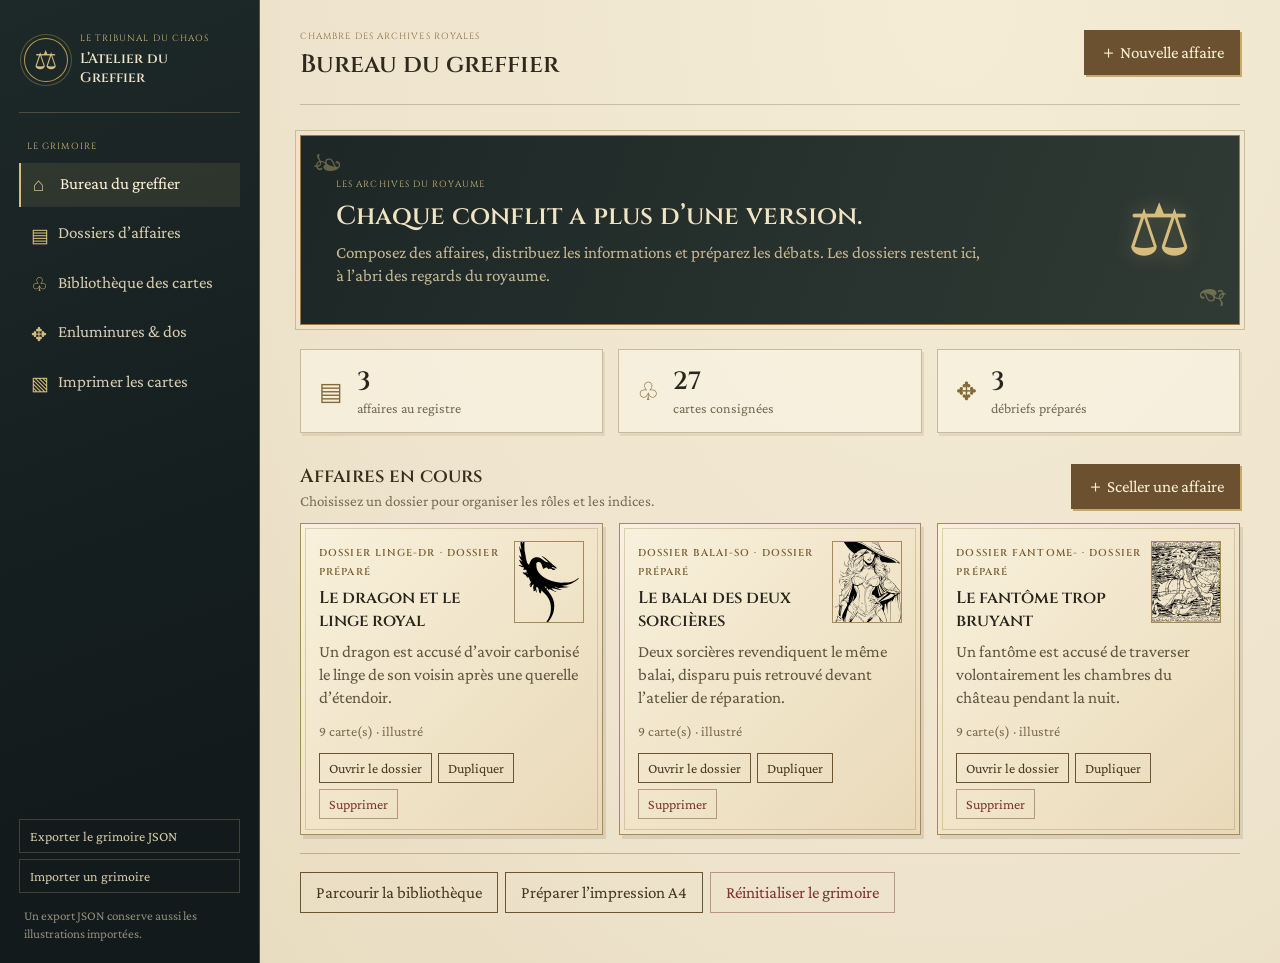
==== atelier-cartes/index.html @ 89f8194d "feat: add data management for "Le Tribunal du Chaos" game - Implemented data structure for game case" ====
<!doctype html>
<html lang="fr">
<head>
  <meta charset="utf-8">
  <meta name="viewport" content="width=device-width, initial-scale=1">
  <meta name="theme-color" content="#172123">
  <title>L'Atelier du Tribunal — Le Tribunal du Chaos</title>
  <link rel="stylesheet" href="css\atelier.css">
  <link rel="stylesheet" href="css\print.css" media="print">
</head>
<body>
  <div class="app-shell">
    <aside class="sidebar">
      <a class="brand" href="#" data-view="dashboard" aria-label="Retour au bureau du greffier">
        <span class="brand-seal" aria-hidden="true">⚖</span>
        <span><small>LE TRIBUNAL DU CHAOS</small><strong>L’Atelier du Greffier</strong></span>
      </a>
      <div class="nav-caption">LE GRIMOIRE</div>
      <nav class="main-nav" aria-label="Navigation principale">
        <button data-view="dashboard" class="nav-link active"><span>⌂</span> Bureau du greffier</button>
        <button data-view="cases" class="nav-link"><span>▤</span> Dossiers d’affaires</button>
        <button data-view="library" class="nav-link"><span>♧</span> Bibliothèque des cartes</button>
        <button data-view="customize" class="nav-link"><span>✥</span> Enluminures &amp; dos</button>
        <button data-view="printing" class="nav-link"><span>▧</span> Imprimer les cartes</button>
      </nav>
      <div class="sidebar-bottom">
        <button class="subtle-button" data-action="export">Exporter le grimoire JSON</button>
        <label class="subtle-button import-button">Importer un grimoire<input type="file" id="import-file" accept=".json,.csv,application/json,text/csv"></label>
        <p>Un export JSON conserve aussi les illustrations importées.</p>
      </div>
    </aside>

    <main class="workspace">
      <header class="topbar">
        <div><span class="eyebrow">CHAMBRE DES ARCHIVES ROYALES</span><h1 id="page-title">Bureau du greffier</h1></div>
        <div class="top-actions">
          <button class="button button-gold" data-action="new-case">＋ Nouvelle affaire</button>
        </div>
      </header>
      <div id="toast" class="toast" role="status" aria-live="polite"></div>
      <div id="app-content"></div>
    </main>
  </div>
  <script src="js\data.js"></script>
  <script src="js\storage.js"></script>
  <script src="js\app.js"></script>
</body>
</html>
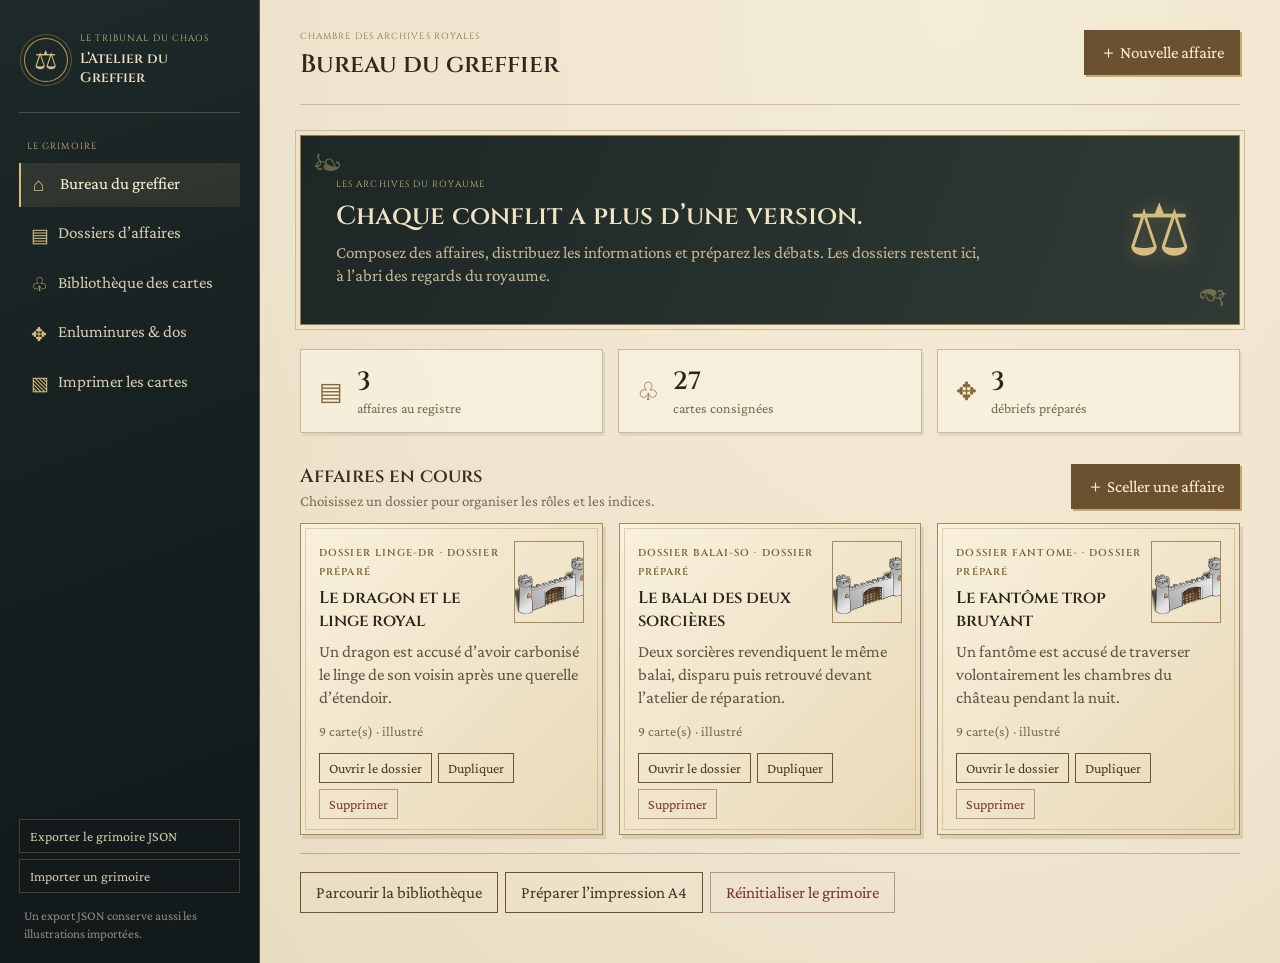
==== commit 5f47eca5: "fix: correct title separator in index.html" ====
--- a/atelier-cartes/index.html
+++ b/atelier-cartes/index.html
@@ -1,48 +1,74 @@
 <!doctype html>
 <html lang="fr">
-<head>
-  <meta charset="utf-8">
-  <meta name="viewport" content="width=device-width, initial-scale=1">
-  <meta name="theme-color" content="#172123">
-  <title>L'Atelier du Tribunal — Le Tribunal du Chaos</title>
-  <link rel="stylesheet" href="css\atelier.css">
-  <link rel="stylesheet" href="css\print.css" media="print">
-</head>
-<body>
-  <div class="app-shell">
-    <aside class="sidebar">
-      <a class="brand" href="#" data-view="dashboard" aria-label="Retour au bureau du greffier">
-        <span class="brand-seal" aria-hidden="true">⚖</span>
-        <span><small>LE TRIBUNAL DU CHAOS</small><strong>L’Atelier du Greffier</strong></span>
-      </a>
-      <div class="nav-caption">LE GRIMOIRE</div>
-      <nav class="main-nav" aria-label="Navigation principale">
-        <button data-view="dashboard" class="nav-link active"><span>⌂</span> Bureau du greffier</button>
-        <button data-view="cases" class="nav-link"><span>▤</span> Dossiers d’affaires</button>
-        <button data-view="library" class="nav-link"><span>♧</span> Bibliothèque des cartes</button>
-        <button data-view="customize" class="nav-link"><span>✥</span> Enluminures &amp; dos</button>
-        <button data-view="printing" class="nav-link"><span>▧</span> Imprimer les cartes</button>
-      </nav>
-      <div class="sidebar-bottom">
-        <button class="subtle-button" data-action="export">Exporter le grimoire JSON</button>
-        <label class="subtle-button import-button">Importer un grimoire<input type="file" id="import-file" accept=".json,.csv,application/json,text/csv"></label>
-        <p>Un export JSON conserve aussi les illustrations importées.</p>
-      </div>
-    </aside>
 
-    <main class="workspace">
-      <header class="topbar">
-        <div><span class="eyebrow">CHAMBRE DES ARCHIVES ROYALES</span><h1 id="page-title">Bureau du greffier</h1></div>
-        <div class="top-actions">
-          <button class="button button-gold" data-action="new-case">＋ Nouvelle affaire</button>
-        </div>
-      </header>
-      <div id="toast" class="toast" role="status" aria-live="polite"></div>
-      <div id="app-content"></div>
-    </main>
-  </div>
-  <script src="js\data.js"></script>
-  <script src="js\storage.js"></script>
-  <script src="js\app.js"></script>
-</body>
-</html>
+	<head>
+		<meta charset="utf-8">
+		<meta name="viewport"
+			content="width=device-width, initial-scale=1">
+		<meta name="theme-color"
+			content="#172123">
+		<title>L'Atelier du Tribunal - Le Tribunal du Chaos</title>
+		<link rel="stylesheet"
+			href="css/atelier.css">
+		<link rel="stylesheet"
+			href="css/print.css"
+			media="print">
+	</head>
+
+	<body>
+		<div class="app-shell">
+			<aside class="sidebar">
+				<a class="brand"
+					href="#"
+					data-view="dashboard"
+					aria-label="Retour au bureau du greffier">
+					<span class="brand-seal"
+						aria-hidden="true">⚖</span>
+					<span><small>LE TRIBUNAL DU CHAOS</small><strong>L’Atelier du Greffier</strong></span>
+				</a>
+				<div class="nav-caption">LE GRIMOIRE</div>
+				<nav class="main-nav"
+					aria-label="Navigation principale">
+					<button data-view="dashboard"
+						class="nav-link active"><span>⌂</span> Bureau du greffier</button>
+					<button data-view="cases"
+						class="nav-link"><span>▤</span> Dossiers d’affaires</button>
+					<button data-view="library"
+						class="nav-link"><span>♧</span> Bibliothèque des cartes</button>
+					<button data-view="customize"
+						class="nav-link"><span>✥</span> Enluminures &amp; dos</button>
+					<button data-view="printing"
+						class="nav-link"><span>▧</span> Imprimer les cartes</button>
+				</nav>
+				<div class="sidebar-bottom">
+					<button class="subtle-button"
+						data-action="export">Exporter le grimoire JSON</button>
+					<label class="subtle-button import-button">Importer un grimoire<input type="file"
+							id="import-file"
+							accept=".json,.csv,application/json,text/csv"></label>
+					<p>Un export JSON conserve aussi les illustrations importées.</p>
+				</div>
+			</aside>
+			<main class="workspace">
+				<header class="topbar">
+					<div><span class="eyebrow">CHAMBRE DES ARCHIVES ROYALES</span>
+						<h1 id="page-title">Bureau du greffier</h1>
+					</div>
+					<div class="top-actions">
+						<button class="button button-gold"
+							data-action="new-case">＋ Nouvelle affaire</button>
+					</div>
+				</header>
+				<div id="toast"
+					class="toast"
+					role="status"
+					aria-live="polite"></div>
+				<div id="app-content"></div>
+			</main>
+		</div>
+		<script src="js/data.js"></script>
+		<script src="js/storage.js"></script>
+		<script src="js/app.js"></script>
+	</body>
+
+</html>
--- a/atelier-cartes/css/atelier.css
+++ b/atelier-cartes/css/atelier.css
@@ -0,0 +1,1223 @@
+@import url('https://fonts.googleapis.com/css2?family=Cinzel:wght@500;600;700&family=Crimson+Pro:wght@400;500;600;700&display=swap');
+
+:root {
+	--night: #172123;
+	--night-2: #202c2b;
+	--night-3: #2a3734;
+	--parchment: #eee3c8;
+	--paper: #f7efd9;
+	--paper-deep: #dfcfaa;
+	--ink: #29241c;
+	--muted: #91856d;
+	--gold: #b99853;
+	--gold-light: #d7bd7d;
+	--wine: #733b3b;
+	--green: #435c4b;
+	--card-accent: #733b3b;
+	--line: rgba(68, 51, 30, .24);
+	--serif: "Crimson Pro", Georgia, serif;
+	--display: "Cinzel", Georgia, serif;
+}
+
+* {
+	box-sizing: border-box;
+}
+
+body {
+	margin: 0;
+	background: var(--night);
+	color: var(--ink);
+	font-family: var(--serif);
+	font-size: 17px;
+}
+
+button,
+input,
+textarea,
+select {
+	font: inherit;
+}
+
+button {
+	cursor: pointer;
+}
+
+.app-shell {
+	display: grid;
+	grid-template-columns: 260px minmax(0, 1fr);
+	min-height: 100vh;
+}
+
+.sidebar {
+	background: linear-gradient(160deg, #1d2928, #121a1b 80%);
+	color: var(--parchment);
+	padding: 27px 19px 18px;
+	display: flex;
+	flex-direction: column;
+	border-right: 1px solid rgba(215, 189, 125, .3);
+	min-height: 100vh;
+}
+
+.brand {
+	display: flex;
+	gap: 12px;
+	align-items: center;
+	padding: 5px 5px 25px;
+	color: inherit;
+	text-decoration: none;
+	border-bottom: 1px solid rgba(215, 189, 125, .25);
+}
+
+.brand-seal {
+	display: grid;
+	place-items: center;
+	width: 44px;
+	height: 44px;
+	border: 1px solid var(--gold);
+	outline: 1px solid rgba(185, 152, 83, .4);
+	outline-offset: 3px;
+	border-radius: 50%;
+	color: var(--gold-light);
+	font-size: 26px;
+}
+
+.balance-mark {
+	display: block;
+	font-size: 31px;
+	line-height: 1;
+}
+
+.brand small,
+.brand strong {
+	display: block;
+}
+
+.brand small,
+.nav-caption,
+.eyebrow {
+	font-family: var(--display);
+	letter-spacing: .12em;
+	font-size: 9px;
+	color: var(--gold-light);
+}
+
+.brand strong {
+	font: 600 14px var(--display);
+	margin-top: 5px;
+}
+
+.nav-caption {
+	margin: 27px 8px 11px;
+}
+
+.main-nav {
+	display: grid;
+	gap: 5px;
+}
+
+.nav-link {
+	border: 0;
+	text-align: left;
+	color: #d9ceb2;
+	background: transparent;
+	padding: 11px 12px;
+	transition: .15s ease;
+}
+
+.nav-link span {
+	display: inline-block;
+	width: 24px;
+	color: var(--gold-light);
+	font-size: 19px;
+	vertical-align: middle;
+}
+
+.nav-link:hover,
+.nav-link.active {
+	background: rgba(215, 189, 125, .11);
+	color: #fff3d4;
+}
+
+.nav-link.active {
+	border-left: 2px solid var(--gold-light);
+}
+
+.sidebar-bottom {
+	margin-top: auto;
+	font-size: 14px;
+	color: #b9b09b;
+}
+
+.sidebar-bottom p {
+	font-size: 13px;
+	line-height: 1.35;
+	color: #938e7d;
+	margin: 14px 5px 2px;
+}
+
+.subtle-button {
+	display: block;
+	width: 100%;
+	color: #d7cba9;
+	background: transparent;
+	border: 1px solid rgba(215, 189, 125, .24);
+	padding: 8px 10px;
+	text-align: left;
+	margin: 6px 0;
+	font-size: 14px;
+}
+
+.subtle-button:hover {
+	border-color: var(--gold);
+	color: white;
+}
+
+.import-button {
+	position: relative;
+	overflow: hidden;
+	cursor: pointer;
+}
+
+.import-button input {
+	position: absolute;
+	inset: 0;
+	opacity: 0;
+	cursor: pointer;
+}
+
+.workspace {
+	min-width: 0;
+	padding: 0 40px 50px;
+	background: radial-gradient(ellipse at 68% 0%, #f5ecd6 0%, #eee4cd 65%, #e8dcc0 100%);
+}
+
+.topbar {
+	height: 105px;
+	display: flex;
+	justify-content: space-between;
+	align-items: center;
+	border-bottom: 1px solid var(--line);
+	margin-bottom: 30px;
+}
+
+.topbar h1 {
+	font: 600 25px var(--display);
+	margin: 5px 0 0;
+	color: #31291d;
+}
+
+.eyebrow {
+	color: #856d3b;
+}
+
+.top-actions {
+	display: flex;
+	align-items: center;
+	gap: 20px;
+}
+
+.button {
+	border: 1px solid #6c5431;
+	background: transparent;
+	color: #46371e;
+	padding: 10px 15px;
+}
+
+.button:hover {
+	background: rgba(115, 59, 59, .08);
+}
+
+.button-gold {
+	background: #6b5130;
+	color: #fff2d5;
+	border-color: #6b5130;
+	box-shadow: 2px 2px 0 #c5aa70;
+}
+
+.button-gold:hover {
+	background: #503c26;
+}
+
+.button-danger {
+	color: #7a3432;
+	border-color: rgba(122, 52, 50, .45);
+}
+
+.button-small {
+	padding: 6px 9px;
+	font-size: 14px;
+}
+
+.section-heading {
+	display: flex;
+	align-items: end;
+	justify-content: space-between;
+	margin: 26px 0 14px;
+	gap: 15px;
+}
+
+.section-heading h2,
+.section-title {
+	font: 600 19px var(--display);
+	margin: 0;
+	color: #392e1c;
+}
+
+.section-heading p {
+	color: #786b52;
+	margin: 4px 0 0;
+	font-size: 15px;
+}
+
+.ornament-rule {
+	border: 0;
+	border-top: 1px solid rgba(111, 82, 42, .35);
+	position: relative;
+	margin: 18px 0;
+}
+
+.ornament-rule:after {
+	content: "✦";
+	position: absolute;
+	background: #eee4cd;
+	color: #977743;
+	padding: 0 8px;
+	left: 50%;
+	top: -11px;
+	transform: translateX(-50%);
+}
+
+.hero {
+	position: relative;
+	padding: 31px 35px;
+	min-height: 190px;
+	color: #eadcb8;
+	background: linear-gradient(110deg, rgba(20, 31, 31, .96), rgba(37, 49, 44, .95)), repeating-linear-gradient(45deg, transparent, transparent 7px, rgba(255, 255, 255, .025) 8px);
+	border: 1px solid #987b43;
+	outline: 1px solid rgba(152, 123, 67, .4);
+	outline-offset: 4px;
+	display: flex;
+	align-items: center;
+	justify-content: space-between;
+	gap: 20px;
+}
+
+.hero:before,
+.hero:after {
+	content: "❧";
+	position: absolute;
+	color: rgba(215, 189, 125, .4);
+	font-size: 31px;
+}
+
+.hero:before {
+	top: 8px;
+	left: 12px;
+}
+
+.hero:after {
+	right: 12px;
+	bottom: 8px;
+	transform: rotate(180deg);
+}
+
+.hero h2 {
+	font: 600 26px var(--display);
+	color: #f1e4c4;
+	margin: 8px 0;
+}
+
+.hero p {
+	color: #c7b995;
+	font-size: 17px;
+	margin: 0;
+	max-width: 650px;
+	line-height: 1.35;
+}
+
+.hero .eyebrow {
+	color: var(--gold-light);
+}
+
+.hero-mark {
+	color: var(--gold-light);
+	min-width: 90px;
+	text-align: center;
+	filter: drop-shadow(0 0 9px rgba(215, 189, 125, .3));
+}
+
+.hero-mark .balance-mark {
+	font-size: 72px;
+	margin: auto;
+}
+
+.stat-grid {
+	display: grid;
+	grid-template-columns: repeat(3, minmax(0, 1fr));
+	gap: 15px;
+	margin: 24px 0 30px;
+}
+
+.stat {
+	background: rgba(250, 244, 227, .65);
+	border: 1px solid rgba(109, 83, 43, .34);
+	padding: 15px 18px;
+	display: flex;
+	align-items: center;
+	gap: 14px;
+	box-shadow: 2px 3px 0 rgba(92, 69, 34, .1);
+}
+
+.stat-symbol {
+	font-size: 25px;
+	color: #856a38;
+}
+
+.stat strong {
+	font: 600 25px var(--display);
+	display: block;
+}
+
+.stat span:last-child {
+	color: #74684f;
+	font-size: 14px;
+}
+
+.case-grid {
+	display: grid;
+	grid-template-columns: repeat(auto-fit, minmax(250px, 1fr));
+	gap: 16px;
+}
+
+.case-card {
+	position: relative;
+	padding: 17px 18px 15px;
+	background: linear-gradient(135deg, #f9f1dc, #e8d9b8);
+	border: 1px solid #a68a58;
+	box-shadow: 3px 4px 0 rgba(74, 54, 30, .12);
+	min-height: 212px;
+}
+
+.case-card:before {
+	content: "";
+	position: absolute;
+	inset: 4px;
+	border: 1px solid rgba(125, 94, 49, .24);
+	pointer-events: none;
+}
+
+.case-card-image {
+	float: right;
+	width: 70px;
+	height: 82px;
+	object-fit: cover;
+	margin: 0 0 8px 10px;
+	border: 1px solid #a68a58;
+}
+
+.case-card h3 {
+	font: 600 17px var(--display);
+	margin: 8px 0;
+	line-height: 1.35;
+}
+
+.case-card p {
+	margin: 7px 0 12px;
+	color: #5e543f;
+	line-height: 1.35;
+}
+
+.case-card .case-meta {
+	font-size: 14px;
+	color: #796a4e;
+}
+
+.case-actions {
+	display: flex;
+	flex-wrap: wrap;
+	gap: 6px;
+	position: relative;
+}
+
+.type-label {
+	color: #775d30;
+	font: 600 10px var(--display);
+	letter-spacing: .11em;
+	text-transform: uppercase;
+}
+
+.empty-state {
+	padding: 35px;
+	border: 1px dashed #9d875a;
+	text-align: center;
+	color: #75684e;
+	background: rgba(255, 250, 235, .35);
+}
+
+.editor-layout {
+	display: grid;
+	grid-template-columns: 230px minmax(280px, 1fr) 280px;
+	gap: 18px;
+	align-items: start;
+}
+
+.panel {
+	background: rgba(249, 242, 223, .78);
+	border: 1px solid rgba(109, 83, 43, .38);
+	padding: 17px;
+	box-shadow: 2px 3px 0 rgba(92, 69, 34, .08);
+}
+
+.panel h3 {
+	font: 600 15px var(--display);
+	margin: 0 0 13px;
+}
+
+.length-guide {
+	color: #716448;
+	font-size: 13px;
+	margin: -5px 0 13px;
+}
+
+.length-status {
+	margin: 0 0 14px;
+	padding: 10px 12px;
+	font-size: 15px;
+	border: 1px solid;
+}
+
+.length-ok {
+	color: #435c4b;
+	border-color: #879b79;
+	background: #edf0df;
+}
+
+.length-warning,
+.length-alert {
+	color: #742d26;
+	border: 2px solid #a34a3d;
+	border-left-width: 6px;
+	background: #fbe2d8;
+	font-weight: 700;
+}
+
+.length-alert {
+	margin: 0 0 18px;
+	padding: 12px 16px;
+}
+
+.length-alert strong {
+	display: block;
+	font: 700 16px var(--display);
+}
+
+.length-alert ul {
+	margin: 8px 0 0;
+	padding-left: 22px;
+}
+
+.length-alert li {
+	margin: 4px 0;
+	font-size: 14px;
+}
+
+.length-alert button {
+	border: 0;
+	padding: 0;
+	background: none;
+	color: inherit;
+	font: inherit;
+	text-decoration: underline;
+}
+
+.length-badge {
+	display: block;
+	margin-top: 5px;
+	padding: 4px 6px;
+	background: #f3d0c4;
+	color: #742d26;
+	border-left: 3px solid #a34a3d;
+	font-size: 11px;
+	line-height: 1.25;
+}
+
+.field textarea:disabled {
+	opacity: .65;
+}
+
+.card-list {
+	display: grid;
+	gap: 6px;
+	max-height: 62vh;
+	overflow-y: auto;
+}
+
+.card-list-item {
+	text-align: left;
+	padding: 9px 10px;
+	background: transparent;
+	border: 1px solid transparent;
+	color: #443924;
+}
+
+.card-list-item:hover,
+.card-list-item.active {
+	background: #e8dbbd;
+	border-color: #b49a66;
+}
+
+.card-list-item strong,
+.card-list-item small {
+	display: block;
+}
+
+.card-list-item strong {
+	font-size: 14px;
+}
+
+.card-list-item small {
+	color: #817353;
+	margin-top: 4px;
+	font-size: 12px;
+}
+
+.field-grid {
+	display: grid;
+	grid-template-columns: repeat(2, minmax(0, 1fr));
+	gap: 12px;
+}
+
+.field {
+	display: grid;
+	gap: 5px;
+	min-width: 0;
+}
+
+.field.full {
+	grid-column: 1 / -1;
+}
+
+.field label {
+	color: #5c4c30;
+	font: 600 12px var(--display);
+}
+
+.field input,
+.field textarea,
+.field select,
+.toolbar-control input,
+.toolbar-control select {
+	width: 100%;
+	border: 1px solid #b9a77f;
+	background: #fcf7e9;
+	color: #30291e;
+	padding: 8px 9px;
+	outline: none;
+}
+
+.field input:focus,
+.field textarea:focus,
+.field select:focus {
+	border-color: #806538;
+	box-shadow: 0 0 0 2px rgba(185, 152, 83, .16);
+}
+
+.field textarea {
+	resize: vertical;
+	min-height: 70px;
+	line-height: 1.3;
+}
+
+.field textarea.long {
+	min-height: 100px;
+}
+
+.form-actions {
+	display: flex;
+	gap: 7px;
+	flex-wrap: wrap;
+	margin-top: 14px;
+	align-items: center;
+}
+
+.card-preview {
+	width: min(100%, 234px);
+	aspect-ratio: 70 / 99;
+	margin: 0 auto;
+	padding: 11px;
+	position: relative;
+	background: #e4d4ad;
+	box-shadow: 0 8px 18px rgba(35, 27, 17, .22);
+}
+
+.card-preview-inner {
+	height: 100%;
+	border: 1px solid var(--family-color, #846838);
+	outline: 1px solid var(--family-color, #846838);
+	outline-offset: -5px;
+	background: linear-gradient(150deg, #f7efd9, #e9dcbf);
+	padding: 15px 11px 10px;
+	overflow: hidden;
+	display: flex;
+	flex-direction: column;
+	text-align: center;
+	position: relative;
+}
+
+.card-preview-inner:before,
+.card-preview-inner:after {
+	content: "❧";
+	position: absolute;
+	color: var(--card-accent);
+	font-size: 14px;
+	line-height: 1;
+}
+
+.card-preview-inner:before {
+	top: 7px;
+	left: 8px;
+}
+
+.card-preview-inner:after {
+	bottom: 7px;
+	right: 8px;
+	transform: rotate(180deg);
+}
+
+.card-preview-inner.frame-simple {
+	outline: 0;
+}
+
+.card-ornament {
+	color: var(--card-accent);
+	font-size: 15px;
+}
+
+.preview-kind {
+	font: 600 8px var(--display);
+	color: var(--family-color, #775e33);
+	letter-spacing: .1em;
+	margin-top: 3px;
+	text-transform: uppercase;
+}
+
+.preview-title {
+	font: 600 12px var(--display);
+	line-height: 1.2;
+	margin: 8px 0;
+	overflow-wrap: anywhere;
+}
+
+.illustration-frame {
+	position: relative;
+	flex: 0 0 78px;
+	width: 100%;
+	height: 78px;
+	margin: 0 0 7px;
+	padding: 3px;
+	border: 4px double #80633b;
+	outline: 1px solid #c4a66a;
+	outline-offset: -2px;
+	background: linear-gradient(135deg, #dfc991, #927043);
+	box-shadow: inset 0 0 0 1px #f4e5bb, 0 1px 3px rgba(38, 29, 17, .28);
+}
+
+.illustration-frame:before,
+.illustration-frame:after {
+	position: absolute;
+	z-index: 1;
+	color: #73552e;
+	font: 10px Georgia, serif;
+	line-height: 1;
+	text-shadow: 0 1px #f1dfb3;
+}
+
+.illustration-frame:before {
+	content: "❧";
+	top: -2px;
+	left: -2px;
+}
+
+.illustration-frame:after {
+	content: "❧";
+	right: -2px;
+	bottom: -2px;
+	transform: rotate(180deg);
+}
+
+.preview-image {
+	display: block;
+	width: 100%;
+	height: 100%;
+	object-fit: cover;
+	object-position: center;
+}
+
+.preview-text {
+	text-align: left;
+	font-size: 11px;
+	line-height: 1.2;
+	overflow: hidden;
+	white-space: pre-wrap;
+	overflow-wrap: anywhere;
+	flex: 1;
+}
+
+.preview-role {
+	font: 600 8px var(--display);
+	color: var(--family-color, #795b30);
+	border-top: 1px solid #bba676;
+	padding-top: 5px;
+	margin-top: 5px;
+}
+
+.preview-back {
+	justify-content: center;
+	background: repeating-linear-gradient(45deg, #263533, #263533 5px, #2d3e38 5px, #2d3e38 10px);
+	color: #ead9ae;
+}
+
+.preview-back:before,
+.preview-back:after {
+	display: none;
+}
+
+.preview-back .back-frame {
+	border: 1px solid #c0a15e;
+	outline: 1px solid rgba(192, 161, 94, .6);
+	outline-offset: -6px;
+	height: 100%;
+	display: grid;
+	place-content: center;
+	gap: 10px;
+	padding: 14px;
+}
+
+.preview-back .back-emblem {
+	display: block;
+	width: 58px;
+	height: 58px;
+	font-size: 52px;
+	line-height: 58px;
+	text-align: center;
+	margin: 0 auto;
+	color: var(--card-accent);
+}
+
+.preview-back h3 {
+	font: 600 12px var(--display);
+	margin: 0;
+	color: #efdfb9;
+}
+
+.preview-back p {
+	font-size: 10px;
+	margin: 0;
+	color: #c4b58f;
+}
+
+.back-sample .emblem {
+	display: grid;
+	place-items: center;
+	width: 70px;
+	height: 70px;
+	font-size: 60px;
+	color: var(--gold-light);
+}
+
+.preview-switch {
+	display: flex;
+	gap: 5px;
+	justify-content: center;
+	margin: 12px 0 0;
+}
+
+.preview-warning {
+	color: #853b33;
+	font-size: 12px;
+	margin-top: 9px;
+	text-align: center;
+}
+
+.toolbar {
+	display: flex;
+	flex-wrap: wrap;
+	gap: 10px;
+	align-items: end;
+	padding: 13px;
+	background: rgba(249, 242, 223, .72);
+	border: 1px solid rgba(109, 83, 43, .34);
+	margin: 14px 0;
+}
+
+.toolbar-control {
+	display: grid;
+	gap: 4px;
+	min-width: 150px;
+}
+
+.toolbar-control label {
+	font: 600 11px var(--display);
+	color: #625132;
+}
+
+.toolbar input[type=checkbox] {
+	width: auto;
+}
+
+.library-list {
+	display: grid;
+	gap: 8px;
+}
+
+.library-row {
+	display: grid;
+	grid-template-columns: 1fr auto auto;
+	align-items: center;
+	gap: 10px;
+	background: rgba(249, 242, 223, .8);
+	border: 1px solid rgba(109, 83, 43, .3);
+	padding: 10px 13px;
+}
+
+.library-row h3 {
+	margin: 0;
+	font: 600 13px var(--display);
+}
+
+.library-row p {
+	margin: 4px 0 0;
+	color: #75684f;
+	font-size: 14px;
+}
+
+.library-row .row-actions {
+	display: flex;
+	gap: 5px;
+}
+
+.customize-layout {
+	display: grid;
+	grid-template-columns: minmax(0, 1fr) 270px;
+	gap: 18px;
+	align-items: start;
+}
+
+.back-sample {
+	background: var(--night-2);
+	color: var(--parchment);
+	padding: 22px;
+	text-align: center;
+	border: 1px solid var(--gold);
+	outline: 1px solid rgba(185, 152, 83, .45);
+	outline-offset: -7px;
+	min-height: 230px;
+	display: grid;
+	place-content: center;
+	gap: 10px;
+}
+
+.back-sample .emblem {
+	margin: auto;
+}
+
+.back-sample h3 {
+	font: 600 16px var(--display);
+	margin: 0
+}
+
+.back-sample p {
+	margin: 0;
+	color: #c8b994;
+	font-size: 14px
+}
+
+.toast {
+	position: fixed;
+	right: 22px;
+	bottom: 20px;
+	z-index: 20;
+	padding: 10px 14px;
+	background: #24352e;
+	color: #eee4cb;
+	border: 1px solid #b79b5a;
+	box-shadow: 0 5px 18px #0003;
+	opacity: 0;
+	transform: translateY(8px);
+	transition: .18s;
+	pointer-events: none;
+	max-width: min(450px, 90vw);
+}
+
+.toast.show {
+	opacity: 1;
+	transform: translateY(0);
+}
+
+.print-preview {
+	display: flex;
+	gap: 18px;
+	overflow-x: auto;
+	padding: 5px 3px 18px;
+}
+
+#print-output {
+	display: none;
+}
+
+.sheet-preview {
+	width: 210px;
+	height: 297px;
+	flex: 0 0 210px;
+	display: grid;
+	grid-template-columns: repeat(3, 1fr);
+	grid-template-rows: repeat(3, 1fr);
+	border: 1px solid #6c5431;
+	background: #fff;
+}
+
+.mini-card {
+	position: relative;
+	border: 1px dashed #887e65;
+	overflow: hidden;
+	padding: 4px;
+	display: flex;
+	flex-direction: column;
+	text-align: center;
+	background: #f6eed9;
+}
+
+.mini-card:before,
+.mini-card:after {
+	content: "❧";
+	color: #a68a58;
+	position: absolute;
+	font-size: 7px;
+}
+
+.mini-card:before {
+	top: 1px;
+	left: 2px;
+}
+
+.mini-card:after {
+	bottom: 1px;
+	right: 2px;
+	transform: rotate(180deg);
+}
+
+.mini-card.back-mini:before,
+.mini-card.back-mini:after {
+	display: none;
+}
+
+.mini-card.mini-blank {
+	background: #eee7d7;
+}
+
+.mini-card strong {
+	font: 600 6px var(--display);
+	overflow: hidden;
+}
+
+.mini-card small {
+	font-size: 6px;
+	overflow: hidden
+}
+
+.mini-card.back-mini {
+	background: #263533;
+	color: #e5d4aa;
+	justify-content: center;
+}
+
+.mini-back-emblem {
+	width: 36px;
+	height: 36px;
+	font-size: 32px;
+}
+
+.sheet-caption {
+	text-align: center;
+	font: 600 10px var(--display);
+	margin: 4px;
+}
+
+.select-cards {
+	max-height: 170px;
+	overflow-y: auto;
+	display: grid;
+	grid-template-columns: repeat(auto-fit, minmax(190px, 1fr));
+	gap: 5px;
+	margin-top: 8px;
+}
+
+.select-cards label {
+	font-size: 14px;
+	color: #51452f;
+}
+
+.image-control {
+	display: flex;
+	gap: 8px;
+	align-items: center;
+	flex-wrap: wrap;
+}
+
+.image-control input {
+	max-width: 100%;
+}
+
+.muted {
+	color: #786c54;
+}
+
+.hidden {
+	display: none !important;
+}
+
+@media (max-width: 1050px) {
+	.app-shell {
+		grid-template-columns: 220px minmax(0, 1fr);
+	}
+
+	.workspace {
+		padding: 0 24px 35px;
+	}
+
+	.editor-layout {
+		grid-template-columns: 190px minmax(260px, 1fr);
+	}
+
+	.preview-panel {
+		grid-column: 1/-1;
+		display: flex;
+		gap: 15px;
+		align-items: center;
+		justify-content: center;
+	}
+}
+
+@media (max-width: 700px) {
+	.app-shell {
+		display: block;
+	}
+
+	.sidebar {
+		min-height: 0;
+		padding: 13px;
+	}
+
+	.brand {
+		padding-bottom: 12px;
+	}
+
+	.main-nav {
+		display: flex;
+		overflow-x: auto;
+		gap: 3px;
+		padding: 8px 0;
+	}
+
+	.nav-caption,
+	.sidebar-bottom {
+		display: none;
+	}
+
+	.nav-link {
+		flex: 0 0 auto;
+		font-size: 13px;
+		padding: 8px;
+	}
+
+	.nav-link span {
+		width: auto;
+		margin-right: 4px;
+	}
+
+	.workspace {
+		padding: 0 15px 25px;
+	}
+
+	.topbar {
+		height: auto;
+		min-height: 88px;
+		gap: 10px;
+	}
+
+	.topbar h1 {
+		font-size: 18px;
+	}
+
+	.top-actions {
+		gap: 5px;
+	}
+
+	.button {
+		padding: 8px 9px;
+		font-size: 14px;
+	}
+
+	.hero {
+		padding: 24px 20px;
+	}
+
+	.hero h2 {
+		font-size: 20px;
+	}
+
+	.hero-mark {
+		min-width: 50px
+	}
+
+	.hero-mark .balance-mark {
+		width: 46px;
+		height: 46px
+	}
+
+	.stat-grid {
+		gap: 7px;
+	}
+
+	.stat {
+		padding: 10px 8px;
+		gap: 7px
+	}
+
+	.stat-symbol {
+		font-size: 19px
+	}
+
+	.stat strong {
+		font-size: 20px
+	}
+
+	.stat span:last-child {
+		font-size: 12px
+	}
+
+	.editor-layout,
+	.customize-layout {
+		grid-template-columns: 1fr;
+	}
+
+	.preview-panel {
+		grid-column: auto;
+	}
+
+	.field-grid {
+		grid-template-columns: 1fr;
+	}
+
+	.field.full {
+		grid-column: auto
+	}
+
+	.library-row {
+		grid-template-columns: 1fr auto;
+	}
+
+	.library-row .row-actions {
+		grid-column: 1/-1
+	}
+}
--- a/atelier-cartes/css/print.css
+++ b/atelier-cartes/css/print.css
@@ -0,0 +1,273 @@
+@page {
+	size: A4 portrait;
+	margin: 0;
+}
+
+@media print {
+
+	html,
+	body {
+		width: 210mm !important;
+		margin: 0 !important;
+		padding: 0 !important;
+		background: white !important;
+		overflow: visible !important;
+	}
+
+	body * {
+		visibility: hidden !important;
+	}
+
+	#print-output,
+	#print-output * {
+		visibility: visible !important;
+	}
+
+	body>.app-shell {
+		display: block !important;
+		width: 210mm !important;
+		min-height: 0 !important;
+	}
+
+	.sidebar,
+	.topbar,
+	#toast,
+	#app-content> :not(#print-output) {
+		display: none !important;
+	}
+
+	.workspace {
+		display: block !important;
+		width: 210mm !important;
+		min-height: 0 !important;
+		margin: 0 !important;
+		padding: 0 !important;
+		background: none !important;
+	}
+
+	#app-content {
+		display: block !important;
+		width: 210mm !important;
+		margin: 0 !important;
+		padding: 0 !important;
+	}
+
+	#print-output {
+		display: block !important;
+		position: static;
+		width: 210mm;
+		margin: 0;
+		padding: 0;
+	}
+
+	#print-output.hidden {
+		display: block !important;
+	}
+
+	.print-sheet {
+		box-sizing: border-box;
+		width: 210mm;
+		height: 297mm;
+		margin: 0;
+		padding: 0;
+		display: grid;
+		grid-template-columns: repeat(3, 70mm);
+		grid-template-rows: repeat(3, 99mm);
+		page-break-after: always;
+		break-after: page;
+		page-break-inside: avoid;
+		break-inside: avoid;
+		overflow: hidden;
+	}
+
+	.print-sheet:last-child {
+		page-break-after: auto;
+		break-after: auto;
+	}
+
+	.print-card {
+		box-sizing: border-box;
+		width: 70mm;
+		height: 99mm;
+		min-width: 70mm;
+		min-height: 99mm;
+		overflow: hidden;
+		padding: 0;
+		position: relative;
+		border: .2mm dashed #746b58;
+		background: #e4d4ad !important;
+		-webkit-print-color-adjust: exact;
+		print-color-adjust: exact;
+	}
+
+	.print-card-inner {
+		box-sizing: border-box;
+		width: calc(100% - 4.8mm);
+		height: calc(100% - 4.8mm);
+		margin: 2.4mm;
+		border: .45mm double var(--family-color, #846838);
+		outline: .25mm solid var(--family-color, #a58a55);
+		outline-offset: -1.5mm;
+		padding: 3.5mm 3mm 2.5mm;
+		background: #f2e7cb !important;
+		display: flex;
+		flex-direction: column;
+		text-align: center;
+		color: #29241c;
+		position: relative;
+		-webkit-print-color-adjust: exact;
+		print-color-adjust: exact;
+	}
+
+	.print-card-inner.frame-simple {
+		outline: 0;
+	}
+
+	.print-card-inner:before,
+	.print-card-inner:after {
+		content: "❧";
+		position: absolute;
+		color: var(--card-accent, #846838);
+		font: 10pt Georgia, serif;
+	}
+
+	.print-card-inner:before {
+		top: 1.5mm;
+		left: 2mm;
+	}
+
+	.print-card-inner:after {
+		bottom: 1.5mm;
+		right: 2mm;
+		transform: rotate(180deg);
+	}
+
+	.print-card-back .print-card-inner:before,
+	.print-card-back .print-card-inner:after {
+		display: none;
+	}
+
+	.card-ornament {
+		color: var(--card-accent, #846838);
+		font-size: 11pt;
+		line-height: 1;
+		margin-bottom: 1mm;
+	}
+
+	.print-card-kind {
+		font: 600 7pt var(--display);
+		color: var(--family-color, #775e33);
+		letter-spacing: .08em;
+		text-transform: uppercase;
+	}
+
+	.print-card-title {
+		font: 600 11pt var(--display);
+		line-height: 1.13;
+		margin: 3mm 0;
+		overflow-wrap: anywhere;
+	}
+
+	.print-illustration-frame {
+		position: relative;
+		flex: 0 0 26mm;
+		width: 100%;
+		height: 26mm;
+		margin: 0 0 2mm;
+		padding: .7mm;
+		border: .9mm double #80633b;
+		outline: .25mm solid #c4a66a;
+		outline-offset: -1mm;
+		background: linear-gradient(135deg, #dfc991, #927043) !important;
+		box-shadow: inset 0 0 0 .25mm #f4e5bb, 0 .4mm 1mm rgba(38, 29, 17, .28);
+		-webkit-print-color-adjust: exact;
+		print-color-adjust: exact;
+	}
+
+	.print-illustration-frame:before,
+	.print-illustration-frame:after {
+		position: absolute;
+		z-index: 1;
+		color: #73552e;
+		font: 7pt Georgia, serif;
+		line-height: 1;
+		text-shadow: 0 .2mm #f1dfb3;
+	}
+
+	.print-illustration-frame:before {
+		content: "❧";
+		top: -.4mm;
+		left: -.4mm;
+	}
+
+	.print-illustration-frame:after {
+		content: "❧";
+		right: -.4mm;
+		bottom: -.4mm;
+		transform: rotate(180deg);
+	}
+
+	.print-card-image {
+		display: block;
+		width: 100%;
+		height: 100%;
+		object-fit: cover;
+		object-position: center;
+	}
+
+	.print-card-content {
+		font: 9pt var(--serif);
+		line-height: 1.16;
+		text-align: left;
+		white-space: pre-wrap;
+		overflow-wrap: anywhere;
+		flex: 1;
+		overflow: hidden;
+	}
+
+	.print-card-role {
+		border-top: .25mm solid #bba676;
+		padding-top: 1.5mm;
+		margin-top: 1.5mm;
+		font: 600 7pt var(--display);
+	}
+
+	.print-card-back {
+		background: #243532 !important;
+		color: #ead9ae;
+	}
+
+	.print-card-back .print-card-inner {
+		background: repeating-linear-gradient(45deg, #263533, #263533 2mm, #2d3e38 2mm, #2d3e38 4mm) !important;
+		color: #ead9ae;
+		border-color: #c0a15e;
+		justify-content: center;
+	}
+
+	.print-back-emblem {
+		display: block;
+		width: 38mm;
+		height: 38mm;
+		font-size: 52pt;
+		line-height: 38mm;
+		text-align: center;
+		color: var(--card-accent, #d7bd7d);
+		margin: 0 auto 4mm;
+	}
+
+	.print-back-name {
+		font: 600 11pt var(--display);
+		color: #efdfb9;
+	}
+
+	.print-back-subtitle,
+	.print-back-note {
+		font: 9pt var(--serif);
+		color: #c4b58f;
+		margin-top: 2mm
+	}
+
+	.print-blank {
+		background: white !important;
+	}
+}
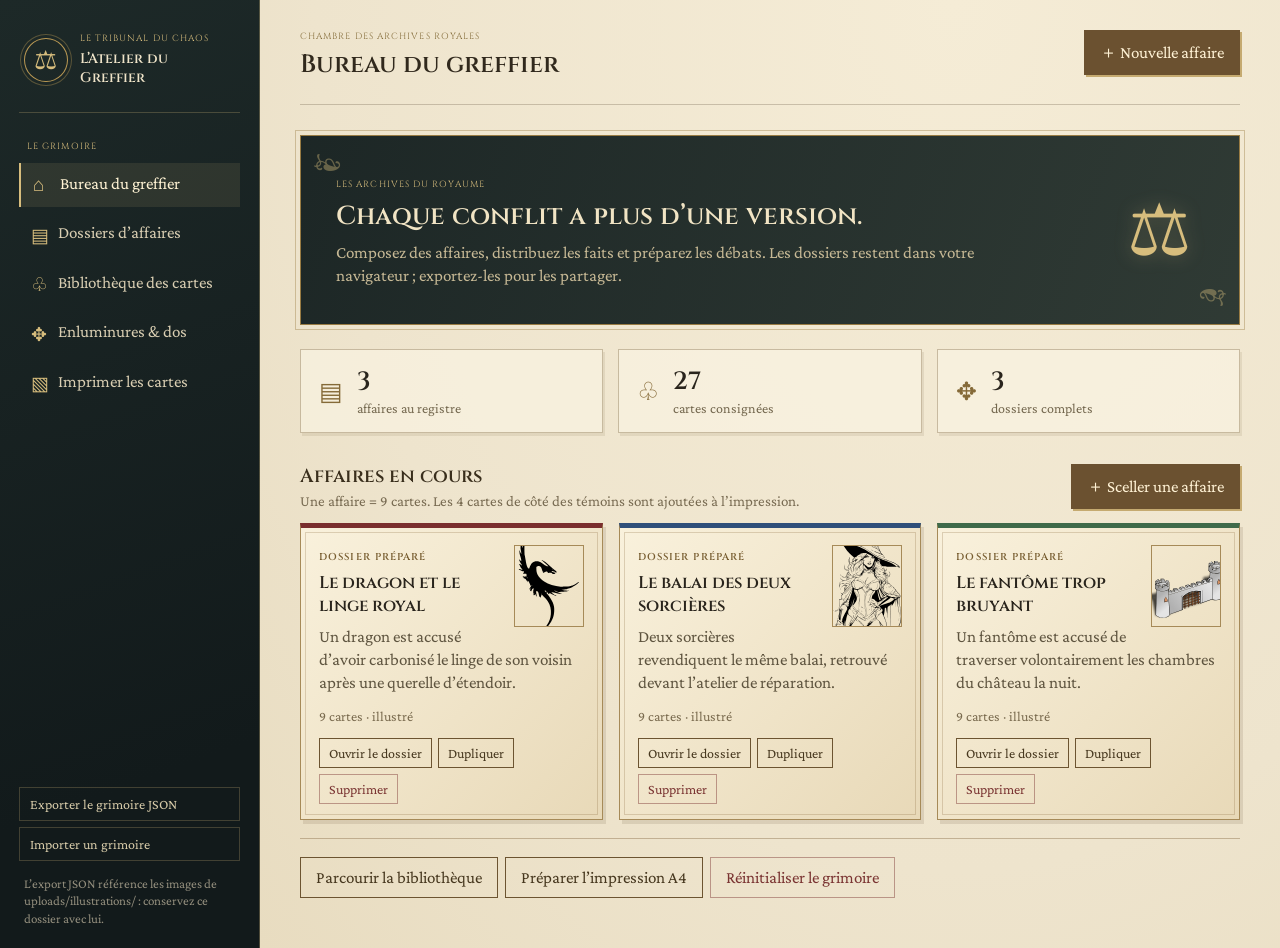
==== commit c403257d: "Refactor game data structure and enhance storage functionality - Updated game data format to version" ====
--- a/atelier-cartes/index.html
+++ b/atelier-cartes/index.html
@@ -1,74 +1,54 @@
 <!doctype html>
 <html lang="fr">
-
 	<head>
-		<meta charset="utf-8">
-		<meta name="viewport"
-			content="width=device-width, initial-scale=1">
-		<meta name="theme-color"
-			content="#172123">
+		<meta charset="utf-8" />
+		<meta name="viewport" content="width=device-width, initial-scale=1" />
+		<meta name="theme-color" content="#172123" />
 		<title>L'Atelier du Tribunal - Le Tribunal du Chaos</title>
-		<link rel="stylesheet"
-			href="css/atelier.css">
-		<link rel="stylesheet"
-			href="css/print.css"
-			media="print">
+		<link rel="stylesheet" href="css/atelier.css" />
+		<link rel="stylesheet" href="css/print.css" media="print" />
 	</head>
 
 	<body>
 		<div class="app-shell">
 			<aside class="sidebar">
-				<a class="brand"
-					href="#"
-					data-view="dashboard"
-					aria-label="Retour au bureau du greffier">
-					<span class="brand-seal"
-						aria-hidden="true">⚖</span>
+				<a class="brand" href="#" data-view="dashboard" aria-label="Retour au bureau du greffier">
+					<span class="brand-seal" aria-hidden="true">⚖</span>
 					<span><small>LE TRIBUNAL DU CHAOS</small><strong>L’Atelier du Greffier</strong></span>
 				</a>
 				<div class="nav-caption">LE GRIMOIRE</div>
-				<nav class="main-nav"
-					aria-label="Navigation principale">
-					<button data-view="dashboard"
-						class="nav-link active"><span>⌂</span> Bureau du greffier</button>
-					<button data-view="cases"
-						class="nav-link"><span>▤</span> Dossiers d’affaires</button>
-					<button data-view="library"
-						class="nav-link"><span>♧</span> Bibliothèque des cartes</button>
-					<button data-view="customize"
-						class="nav-link"><span>✥</span> Enluminures &amp; dos</button>
-					<button data-view="printing"
-						class="nav-link"><span>▧</span> Imprimer les cartes</button>
+				<nav class="main-nav" aria-label="Navigation principale">
+					<button data-view="dashboard" class="nav-link active"><span>⌂</span> Bureau du greffier</button>
+					<button data-view="cases" class="nav-link"><span>▤</span> Dossiers d’affaires</button>
+					<button data-view="library" class="nav-link"><span>♧</span> Bibliothèque des cartes</button>
+					<button data-view="customize" class="nav-link"><span>✥</span> Enluminures &amp; dos</button>
+					<button data-view="printing" class="nav-link"><span>▧</span> Imprimer les cartes</button>
 				</nav>
 				<div class="sidebar-bottom">
-					<button class="subtle-button"
-						data-action="export">Exporter le grimoire JSON</button>
-					<label class="subtle-button import-button">Importer un grimoire<input type="file"
-							id="import-file"
-							accept=".json,.csv,application/json,text/csv"></label>
-					<p>Un export JSON conserve aussi les illustrations importées.</p>
+					<button class="subtle-button" data-action="export">Exporter le grimoire JSON</button>
+					<label class="subtle-button import-button"
+						>Importer un grimoire<input type="file" id="import-file" accept=".json,application/json"
+					/></label>
+					<p>L’export JSON référence les images de uploads/illustrations/ : conservez ce dossier avec lui.</p>
 				</div>
 			</aside>
 			<main class="workspace">
 				<header class="topbar">
-					<div><span class="eyebrow">CHAMBRE DES ARCHIVES ROYALES</span>
+					<div>
+						<span class="eyebrow">CHAMBRE DES ARCHIVES ROYALES</span>
 						<h1 id="page-title">Bureau du greffier</h1>
 					</div>
 					<div class="top-actions">
-						<button class="button button-gold"
-							data-action="new-case">＋ Nouvelle affaire</button>
+						<button class="button button-gold" data-action="new-case">＋ Nouvelle affaire</button>
 					</div>
 				</header>
-				<div id="toast"
-					class="toast"
-					role="status"
-					aria-live="polite"></div>
+				<div id="toast" class="toast" role="status" aria-live="polite"></div>
 				<div id="app-content"></div>
 			</main>
 		</div>
 		<script src="js/data.js"></script>
+		<script src="js/icons.js"></script>
 		<script src="js/storage.js"></script>
 		<script src="js/app.js"></script>
 	</body>
-
-</html>+</html>
--- a/atelier-cartes/css/atelier.css
+++ b/atelier-cartes/css/atelier.css
@@ -1,4 +1,4 @@
-@import url('https://fonts.googleapis.com/css2?family=Cinzel:wght@500;600;700&family=Crimson+Pro:wght@400;500;600;700&display=swap');
+@import url("https://fonts.googleapis.com/css2?family=Cinzel:wght@500;600;700&family=Crimson+Pro:wght@400;500;600;700&display=swap");
 
 :root {
 	--night: #172123;
@@ -14,7 +14,7 @@
 	--wine: #733b3b;
 	--green: #435c4b;
 	--card-accent: #733b3b;
-	--line: rgba(68, 51, 30, .24);
+	--line: rgba(68, 51, 30, 0.24);
 	--serif: "Crimson Pro", Georgia, serif;
 	--display: "Cinzel", Georgia, serif;
 }
@@ -54,7 +54,7 @@
 	padding: 27px 19px 18px;
 	display: flex;
 	flex-direction: column;
-	border-right: 1px solid rgba(215, 189, 125, .3);
+	border-right: 1px solid rgba(215, 189, 125, 0.3);
 	min-height: 100vh;
 }
 
@@ -65,7 +65,7 @@
 	padding: 5px 5px 25px;
 	color: inherit;
 	text-decoration: none;
-	border-bottom: 1px solid rgba(215, 189, 125, .25);
+	border-bottom: 1px solid rgba(215, 189, 125, 0.25);
 }
 
 .brand-seal {
@@ -74,19 +74,13 @@
 	width: 44px;
 	height: 44px;
 	border: 1px solid var(--gold);
-	outline: 1px solid rgba(185, 152, 83, .4);
+	outline: 1px solid rgba(185, 152, 83, 0.4);
 	outline-offset: 3px;
 	border-radius: 50%;
 	color: var(--gold-light);
 	font-size: 26px;
 }
 
-.balance-mark {
-	display: block;
-	font-size: 31px;
-	line-height: 1;
-}
-
 .brand small,
 .brand strong {
 	display: block;
@@ -96,7 +90,7 @@
 .nav-caption,
 .eyebrow {
 	font-family: var(--display);
-	letter-spacing: .12em;
+	letter-spacing: 0.12em;
 	font-size: 9px;
 	color: var(--gold-light);
 }
@@ -121,7 +115,7 @@
 	color: #d9ceb2;
 	background: transparent;
 	padding: 11px 12px;
-	transition: .15s ease;
+	transition: 0.15s ease;
 }
 
 .nav-link span {
@@ -134,7 +128,7 @@
 
 .nav-link:hover,
 .nav-link.active {
-	background: rgba(215, 189, 125, .11);
+	background: rgba(215, 189, 125, 0.11);
 	color: #fff3d4;
 }
 
@@ -160,7 +154,7 @@
 	width: 100%;
 	color: #d7cba9;
 	background: transparent;
-	border: 1px solid rgba(215, 189, 125, .24);
+	border: 1px solid rgba(215, 189, 125, 0.24);
 	padding: 8px 10px;
 	text-align: left;
 	margin: 6px 0;
@@ -224,7 +218,7 @@
 }
 
 .button:hover {
-	background: rgba(115, 59, 59, .08);
+	background: rgba(115, 59, 59, 0.08);
 }
 
 .button-gold {
@@ -240,7 +234,7 @@
 
 .button-danger {
 	color: #7a3432;
-	border-color: rgba(122, 52, 50, .45);
+	border-color: rgba(122, 52, 50, 0.45);
 }
 
 .button-small {
@@ -271,7 +265,7 @@
 
 .ornament-rule {
 	border: 0;
-	border-top: 1px solid rgba(111, 82, 42, .35);
+	border-top: 1px solid rgba(111, 82, 42, 0.35);
 	position: relative;
 	margin: 18px 0;
 }
@@ -292,9 +286,11 @@
 	padding: 31px 35px;
 	min-height: 190px;
 	color: #eadcb8;
-	background: linear-gradient(110deg, rgba(20, 31, 31, .96), rgba(37, 49, 44, .95)), repeating-linear-gradient(45deg, transparent, transparent 7px, rgba(255, 255, 255, .025) 8px);
+	background:
+		linear-gradient(110deg, rgba(20, 31, 31, 0.96), rgba(37, 49, 44, 0.95)),
+		repeating-linear-gradient(45deg, transparent, transparent 7px, rgba(255, 255, 255, 0.025) 8px);
 	border: 1px solid #987b43;
-	outline: 1px solid rgba(152, 123, 67, .4);
+	outline: 1px solid rgba(152, 123, 67, 0.4);
 	outline-offset: 4px;
 	display: flex;
 	align-items: center;
@@ -306,7 +302,7 @@
 .hero:after {
 	content: "❧";
 	position: absolute;
-	color: rgba(215, 189, 125, .4);
+	color: rgba(215, 189, 125, 0.4);
 	font-size: 31px;
 }
 
@@ -343,7 +339,13 @@
 	color: var(--gold-light);
 	min-width: 90px;
 	text-align: center;
-	filter: drop-shadow(0 0 9px rgba(215, 189, 125, .3));
+	filter: drop-shadow(0 0 9px rgba(215, 189, 125, 0.3));
+}
+
+.balance-mark {
+	display: block;
+	font-size: 31px;
+	line-height: 1;
 }
 
 .hero-mark .balance-mark {
@@ -359,13 +361,13 @@
 }
 
 .stat {
-	background: rgba(250, 244, 227, .65);
-	border: 1px solid rgba(109, 83, 43, .34);
+	background: rgba(250, 244, 227, 0.65);
+	border: 1px solid rgba(109, 83, 43, 0.34);
 	padding: 15px 18px;
 	display: flex;
 	align-items: center;
 	gap: 14px;
-	box-shadow: 2px 3px 0 rgba(92, 69, 34, .1);
+	box-shadow: 2px 3px 0 rgba(92, 69, 34, 0.1);
 }
 
 .stat-symbol {
@@ -394,7 +396,7 @@
 	padding: 17px 18px 15px;
 	background: linear-gradient(135deg, #f9f1dc, #e8d9b8);
 	border: 1px solid #a68a58;
-	box-shadow: 3px 4px 0 rgba(74, 54, 30, .12);
+	box-shadow: 3px 4px 0 rgba(74, 54, 30, 0.12);
 	min-height: 212px;
 }
 
@@ -402,7 +404,7 @@
 	content: "";
 	position: absolute;
 	inset: 4px;
-	border: 1px solid rgba(125, 94, 49, .24);
+	border: 1px solid rgba(125, 94, 49, 0.24);
 	pointer-events: none;
 }
 
@@ -442,7 +444,7 @@
 .type-label {
 	color: #775d30;
 	font: 600 10px var(--display);
-	letter-spacing: .11em;
+	letter-spacing: 0.11em;
 	text-transform: uppercase;
 }
 
@@ -451,7 +453,7 @@
 	border: 1px dashed #9d875a;
 	text-align: center;
 	color: #75684e;
-	background: rgba(255, 250, 235, .35);
+	background: rgba(255, 250, 235, 0.35);
 }
 
 .editor-layout {
@@ -462,10 +464,10 @@
 }
 
 .panel {
-	background: rgba(249, 242, 223, .78);
-	border: 1px solid rgba(109, 83, 43, .38);
+	background: rgba(249, 242, 223, 0.78);
+	border: 1px solid rgba(109, 83, 43, 0.38);
 	padding: 17px;
-	box-shadow: 2px 3px 0 rgba(92, 69, 34, .08);
+	box-shadow: 2px 3px 0 rgba(92, 69, 34, 0.08);
 }
 
 .panel h3 {
@@ -542,7 +544,7 @@
 }
 
 .field textarea:disabled {
-	opacity: .65;
+	opacity: 0.65;
 }
 
 .card-list {
@@ -619,7 +621,7 @@
 .field textarea:focus,
 .field select:focus {
 	border-color: #806538;
-	box-shadow: 0 0 0 2px rgba(185, 152, 83, .16);
+	box-shadow: 0 0 0 2px rgba(185, 152, 83, 0.16);
 }
 
 .field textarea {
@@ -647,7 +649,7 @@
 	padding: 11px;
 	position: relative;
 	background: #e4d4ad;
-	box-shadow: 0 8px 18px rgba(35, 27, 17, .22);
+	box-shadow: 0 8px 18px rgba(35, 27, 17, 0.22);
 }
 
 .card-preview-inner {
@@ -696,7 +698,7 @@
 .preview-kind {
 	font: 600 8px var(--display);
 	color: var(--family-color, #775e33);
-	letter-spacing: .1em;
+	letter-spacing: 0.1em;
 	margin-top: 3px;
 	text-transform: uppercase;
 }
@@ -710,16 +712,17 @@
 
 .illustration-frame {
 	position: relative;
-	flex: 0 0 78px;
+	flex: none;
 	width: 100%;
-	height: 78px;
 	margin: 0 0 7px;
 	padding: 3px;
 	border: 4px double #80633b;
 	outline: 1px solid #c4a66a;
 	outline-offset: -2px;
 	background: linear-gradient(135deg, #dfc991, #927043);
-	box-shadow: inset 0 0 0 1px #f4e5bb, 0 1px 3px rgba(38, 29, 17, .28);
+	box-shadow:
+		inset 0 0 0 1px #f4e5bb,
+		0 1px 3px rgba(38, 29, 17, 0.28);
 }
 
 .illustration-frame:before,
@@ -727,7 +730,9 @@
 	position: absolute;
 	z-index: 1;
 	color: #73552e;
-	font: 10px Georgia, serif;
+	font:
+		10px Georgia,
+		serif;
 	line-height: 1;
 	text-shadow: 0 1px #f1dfb3;
 }
@@ -748,9 +753,8 @@
 .preview-image {
 	display: block;
 	width: 100%;
-	height: 100%;
+	aspect-ratio: 7 / 3;
 	object-fit: cover;
-	object-position: center;
 }
 
 .preview-text {
@@ -771,60 +775,6 @@
 	margin-top: 5px;
 }
 
-.preview-back {
-	justify-content: center;
-	background: repeating-linear-gradient(45deg, #263533, #263533 5px, #2d3e38 5px, #2d3e38 10px);
-	color: #ead9ae;
-}
-
-.preview-back:before,
-.preview-back:after {
-	display: none;
-}
-
-.preview-back .back-frame {
-	border: 1px solid #c0a15e;
-	outline: 1px solid rgba(192, 161, 94, .6);
-	outline-offset: -6px;
-	height: 100%;
-	display: grid;
-	place-content: center;
-	gap: 10px;
-	padding: 14px;
-}
-
-.preview-back .back-emblem {
-	display: block;
-	width: 58px;
-	height: 58px;
-	font-size: 52px;
-	line-height: 58px;
-	text-align: center;
-	margin: 0 auto;
-	color: var(--card-accent);
-}
-
-.preview-back h3 {
-	font: 600 12px var(--display);
-	margin: 0;
-	color: #efdfb9;
-}
-
-.preview-back p {
-	font-size: 10px;
-	margin: 0;
-	color: #c4b58f;
-}
-
-.back-sample .emblem {
-	display: grid;
-	place-items: center;
-	width: 70px;
-	height: 70px;
-	font-size: 60px;
-	color: var(--gold-light);
-}
-
 .preview-switch {
 	display: flex;
 	gap: 5px;
@@ -845,8 +795,8 @@
 	gap: 10px;
 	align-items: end;
 	padding: 13px;
-	background: rgba(249, 242, 223, .72);
-	border: 1px solid rgba(109, 83, 43, .34);
+	background: rgba(249, 242, 223, 0.72);
+	border: 1px solid rgba(109, 83, 43, 0.34);
 	margin: 14px 0;
 }
 
@@ -861,7 +811,7 @@
 	color: #625132;
 }
 
-.toolbar input[type=checkbox] {
+.toolbar input[type="checkbox"] {
 	width: auto;
 }
 
@@ -875,8 +825,8 @@
 	grid-template-columns: 1fr auto auto;
 	align-items: center;
 	gap: 10px;
-	background: rgba(249, 242, 223, .8);
-	border: 1px solid rgba(109, 83, 43, .3);
+	background: rgba(249, 242, 223, 0.8);
+	border: 1px solid rgba(109, 83, 43, 0.3);
 	padding: 10px 13px;
 }
 
@@ -901,35 +851,6 @@
 	grid-template-columns: minmax(0, 1fr) 270px;
 	gap: 18px;
 	align-items: start;
-}
-
-.back-sample {
-	background: var(--night-2);
-	color: var(--parchment);
-	padding: 22px;
-	text-align: center;
-	border: 1px solid var(--gold);
-	outline: 1px solid rgba(185, 152, 83, .45);
-	outline-offset: -7px;
-	min-height: 230px;
-	display: grid;
-	place-content: center;
-	gap: 10px;
-}
-
-.back-sample .emblem {
-	margin: auto;
-}
-
-.back-sample h3 {
-	font: 600 16px var(--display);
-	margin: 0
-}
-
-.back-sample p {
-	margin: 0;
-	color: #c8b994;
-	font-size: 14px
 }
 
 .toast {
@@ -944,7 +865,7 @@
 	box-shadow: 0 5px 18px #0003;
 	opacity: 0;
 	transform: translateY(8px);
-	transition: .18s;
+	transition: 0.18s;
 	pointer-events: none;
 	max-width: min(450px, 90vw);
 }
@@ -1006,11 +927,6 @@
 	transform: rotate(180deg);
 }
 
-.mini-card.back-mini:before,
-.mini-card.back-mini:after {
-	display: none;
-}
-
 .mini-card.mini-blank {
 	background: #eee7d7;
 }
@@ -1022,19 +938,7 @@
 
 .mini-card small {
 	font-size: 6px;
-	overflow: hidden
-}
-
-.mini-card.back-mini {
-	background: #263533;
-	color: #e5d4aa;
-	justify-content: center;
-}
-
-.mini-back-emblem {
-	width: 36px;
-	height: 36px;
-	font-size: 32px;
+	overflow: hidden;
 }
 
 .sheet-caption {
@@ -1167,12 +1071,12 @@
 	}
 
 	.hero-mark {
-		min-width: 50px
+		min-width: 50px;
 	}
 
 	.hero-mark .balance-mark {
 		width: 46px;
-		height: 46px
+		height: 46px;
 	}
 
 	.stat-grid {
@@ -1181,19 +1085,19 @@
 
 	.stat {
 		padding: 10px 8px;
-		gap: 7px
+		gap: 7px;
 	}
 
 	.stat-symbol {
-		font-size: 19px
+		font-size: 19px;
 	}
 
 	.stat strong {
-		font-size: 20px
+		font-size: 20px;
 	}
 
 	.stat span:last-child {
-		font-size: 12px
+		font-size: 12px;
 	}
 
 	.editor-layout,
@@ -1210,7 +1114,7 @@
 	}
 
 	.field.full {
-		grid-column: auto
+		grid-column: auto;
 	}
 
 	.library-row {
@@ -1218,6 +1122,121 @@
 	}
 
 	.library-row .row-actions {
-		grid-column: 1/-1
-	}
-}+		grid-column: 1/-1;
+	}
+}
+/* Verso des cartes : dimensions en em, la taille de police du conteneur fixe l'échelle */
+.preview-back {
+	font-size: 10px;
+	padding: 0;
+	background: none;
+	box-shadow: 0 8px 18px rgba(35, 27, 17, 0.22);
+}
+
+.back-face {
+	box-sizing: border-box;
+	width: 100%;
+	height: 100%;
+	padding: 1.6em;
+	background: var(--back-color, #3b3b44);
+	-webkit-print-color-adjust: exact;
+	print-color-adjust: exact;
+}
+
+.back-inner {
+	box-sizing: border-box;
+	height: 100%;
+	display: flex;
+	flex-direction: column;
+	align-items: center;
+	justify-content: center;
+	gap: 1.2em;
+	padding: 1.2em;
+	text-align: center;
+	color: #f6e8c0;
+	border: 0.25em double #f0d48a;
+	outline: 0.1em solid rgba(240, 212, 138, 0.55);
+	outline-offset: -0.7em;
+	background:
+		radial-gradient(circle at 50% 42%, rgba(255, 255, 255, 0.16), transparent 62%),
+		repeating-linear-gradient(45deg, rgba(0, 0, 0, 0.13) 0 0.6em, transparent 0.6em 1.2em);
+}
+
+.back-icon {
+	display: block;
+	width: 11em;
+	height: 11em;
+}
+
+.back-icon svg {
+	width: 100%;
+	height: 100%;
+}
+
+.back-inner strong {
+	font: 600 1.5em var(--display);
+	letter-spacing: 0.12em;
+	text-transform: uppercase;
+}
+
+.back-inner small {
+	font-size: 1em;
+	color: #e6d6a8;
+}
+
+.back-gallery {
+	display: grid;
+	grid-template-columns: repeat(auto-fill, minmax(120px, 1fr));
+	gap: 14px;
+}
+
+.back-gallery figure {
+	margin: 0;
+}
+
+.back-gallery .card-preview {
+	width: 100%;
+	font-size: 5px;
+}
+
+.back-gallery figcaption {
+	text-align: center;
+	font: 600 11px var(--display);
+	margin-top: 6px;
+}
+
+.side-icon {
+	width: 100%;
+	flex: none;
+	display: flex;
+	justify-content: center;
+	padding: 5px 0 7px;
+	background: #2f3b3f;
+	margin-bottom: 7px;
+}
+
+.side-icon svg {
+	width: 56px;
+	height: 56px;
+}
+
+.sec {
+	font-weight: 700;
+	color: var(--family-color, #795b30);
+}
+
+.mini-card.back-mini {
+	background: var(--back-color, #3b3b44);
+	justify-content: center;
+	align-items: center;
+}
+
+.mini-icon svg {
+	width: 26px;
+	height: 26px;
+	display: block;
+}
+
+.preview-text.with-image {
+	font-size: 10px;
+}
--- a/atelier-cartes/css/print.css
+++ b/atelier-cartes/css/print.css
@@ -4,7 +4,6 @@
 }
 
 @media print {
-
 	html,
 	body {
 		width: 210mm !important;
@@ -23,7 +22,7 @@
 		visibility: visible !important;
 	}
 
-	body>.app-shell {
+	body > .app-shell {
 		display: block !important;
 		width: 210mm !important;
 		min-height: 0 !important;
@@ -32,7 +31,7 @@
 	.sidebar,
 	.topbar,
 	#toast,
-	#app-content> :not(#print-output) {
+	#app-content > :not(#print-output) {
 		display: none !important;
 	}
 
@@ -94,7 +93,7 @@
 		overflow: hidden;
 		padding: 0;
 		position: relative;
-		border: .2mm dashed #746b58;
+		border: 0.2mm dashed #746b58;
 		background: #e4d4ad !important;
 		-webkit-print-color-adjust: exact;
 		print-color-adjust: exact;
@@ -105,8 +104,8 @@
 		width: calc(100% - 4.8mm);
 		height: calc(100% - 4.8mm);
 		margin: 2.4mm;
-		border: .45mm double var(--family-color, #846838);
-		outline: .25mm solid var(--family-color, #a58a55);
+		border: 0.45mm double var(--family-color, #846838);
+		outline: 0.25mm solid var(--family-color, #a58a55);
 		outline-offset: -1.5mm;
 		padding: 3.5mm 3mm 2.5mm;
 		background: #f2e7cb !important;
@@ -128,7 +127,9 @@
 		content: "❧";
 		position: absolute;
 		color: var(--card-accent, #846838);
-		font: 10pt Georgia, serif;
+		font:
+			10pt Georgia,
+			serif;
 	}
 
 	.print-card-inner:before {
@@ -157,7 +158,7 @@
 	.print-card-kind {
 		font: 600 7pt var(--display);
 		color: var(--family-color, #775e33);
-		letter-spacing: .08em;
+		letter-spacing: 0.08em;
 		text-transform: uppercase;
 	}
 
@@ -170,16 +171,17 @@
 
 	.print-illustration-frame {
 		position: relative;
-		flex: 0 0 26mm;
+		flex: none;
 		width: 100%;
-		height: 26mm;
 		margin: 0 0 2mm;
-		padding: .7mm;
-		border: .9mm double #80633b;
-		outline: .25mm solid #c4a66a;
+		padding: 0.7mm;
+		border: 0.9mm double #80633b;
+		outline: 0.25mm solid #c4a66a;
 		outline-offset: -1mm;
 		background: linear-gradient(135deg, #dfc991, #927043) !important;
-		box-shadow: inset 0 0 0 .25mm #f4e5bb, 0 .4mm 1mm rgba(38, 29, 17, .28);
+		box-shadow:
+			inset 0 0 0 0.25mm #f4e5bb,
+			0 0.4mm 1mm rgba(38, 29, 17, 0.28);
 		-webkit-print-color-adjust: exact;
 		print-color-adjust: exact;
 	}
@@ -189,30 +191,31 @@
 		position: absolute;
 		z-index: 1;
 		color: #73552e;
-		font: 7pt Georgia, serif;
+		font:
+			7pt Georgia,
+			serif;
 		line-height: 1;
-		text-shadow: 0 .2mm #f1dfb3;
+		text-shadow: 0 0.2mm #f1dfb3;
 	}
 
 	.print-illustration-frame:before {
 		content: "❧";
-		top: -.4mm;
-		left: -.4mm;
+		top: -0.4mm;
+		left: -0.4mm;
 	}
 
 	.print-illustration-frame:after {
 		content: "❧";
-		right: -.4mm;
-		bottom: -.4mm;
+		right: -0.4mm;
+		bottom: -0.4mm;
 		transform: rotate(180deg);
 	}
 
 	.print-card-image {
 		display: block;
 		width: 100%;
-		height: 100%;
+		aspect-ratio: 7 / 3;
 		object-fit: cover;
-		object-position: center;
 	}
 
 	.print-card-content {
@@ -225,49 +228,50 @@
 		overflow: hidden;
 	}
 
+	.print-card-content.with-image {
+		font-size: 8pt;
+	}
+
 	.print-card-role {
-		border-top: .25mm solid #bba676;
+		border-top: 0.25mm solid #bba676;
 		padding-top: 1.5mm;
 		margin-top: 1.5mm;
 		font: 600 7pt var(--display);
 	}
 
 	.print-card-back {
-		background: #243532 !important;
-		color: #ead9ae;
-	}
-
-	.print-card-back .print-card-inner {
-		background: repeating-linear-gradient(45deg, #263533, #263533 2mm, #2d3e38 2mm, #2d3e38 4mm) !important;
-		color: #ead9ae;
-		border-color: #c0a15e;
+		font-size: 3mm;
+		padding: 0;
+		border: 0.2mm dashed #746b58;
+	}
+
+	.print-card-back .back-face {
+		padding: 4.2mm;
+	}
+
+	.side-icon {
+		width: 100%;
+		flex: none;
+		display: flex;
 		justify-content: center;
-	}
-
-	.print-back-emblem {
-		display: block;
-		width: 38mm;
-		height: 38mm;
-		font-size: 52pt;
-		line-height: 38mm;
-		text-align: center;
-		color: var(--card-accent, #d7bd7d);
-		margin: 0 auto 4mm;
-	}
-
-	.print-back-name {
-		font: 600 11pt var(--display);
-		color: #efdfb9;
-	}
-
-	.print-back-subtitle,
-	.print-back-note {
-		font: 9pt var(--serif);
-		color: #c4b58f;
-		margin-top: 2mm
+		padding: 1.5mm 0;
+		margin-bottom: 2mm;
+		background: #2f3b3f !important;
+		-webkit-print-color-adjust: exact;
+		print-color-adjust: exact;
+	}
+
+	.side-icon svg {
+		width: 15mm;
+		height: 15mm;
+	}
+
+	.sec {
+		font-weight: 700;
+		color: var(--family-color, #795b30);
 	}
 
 	.print-blank {
 		background: white !important;
 	}
-}+}
